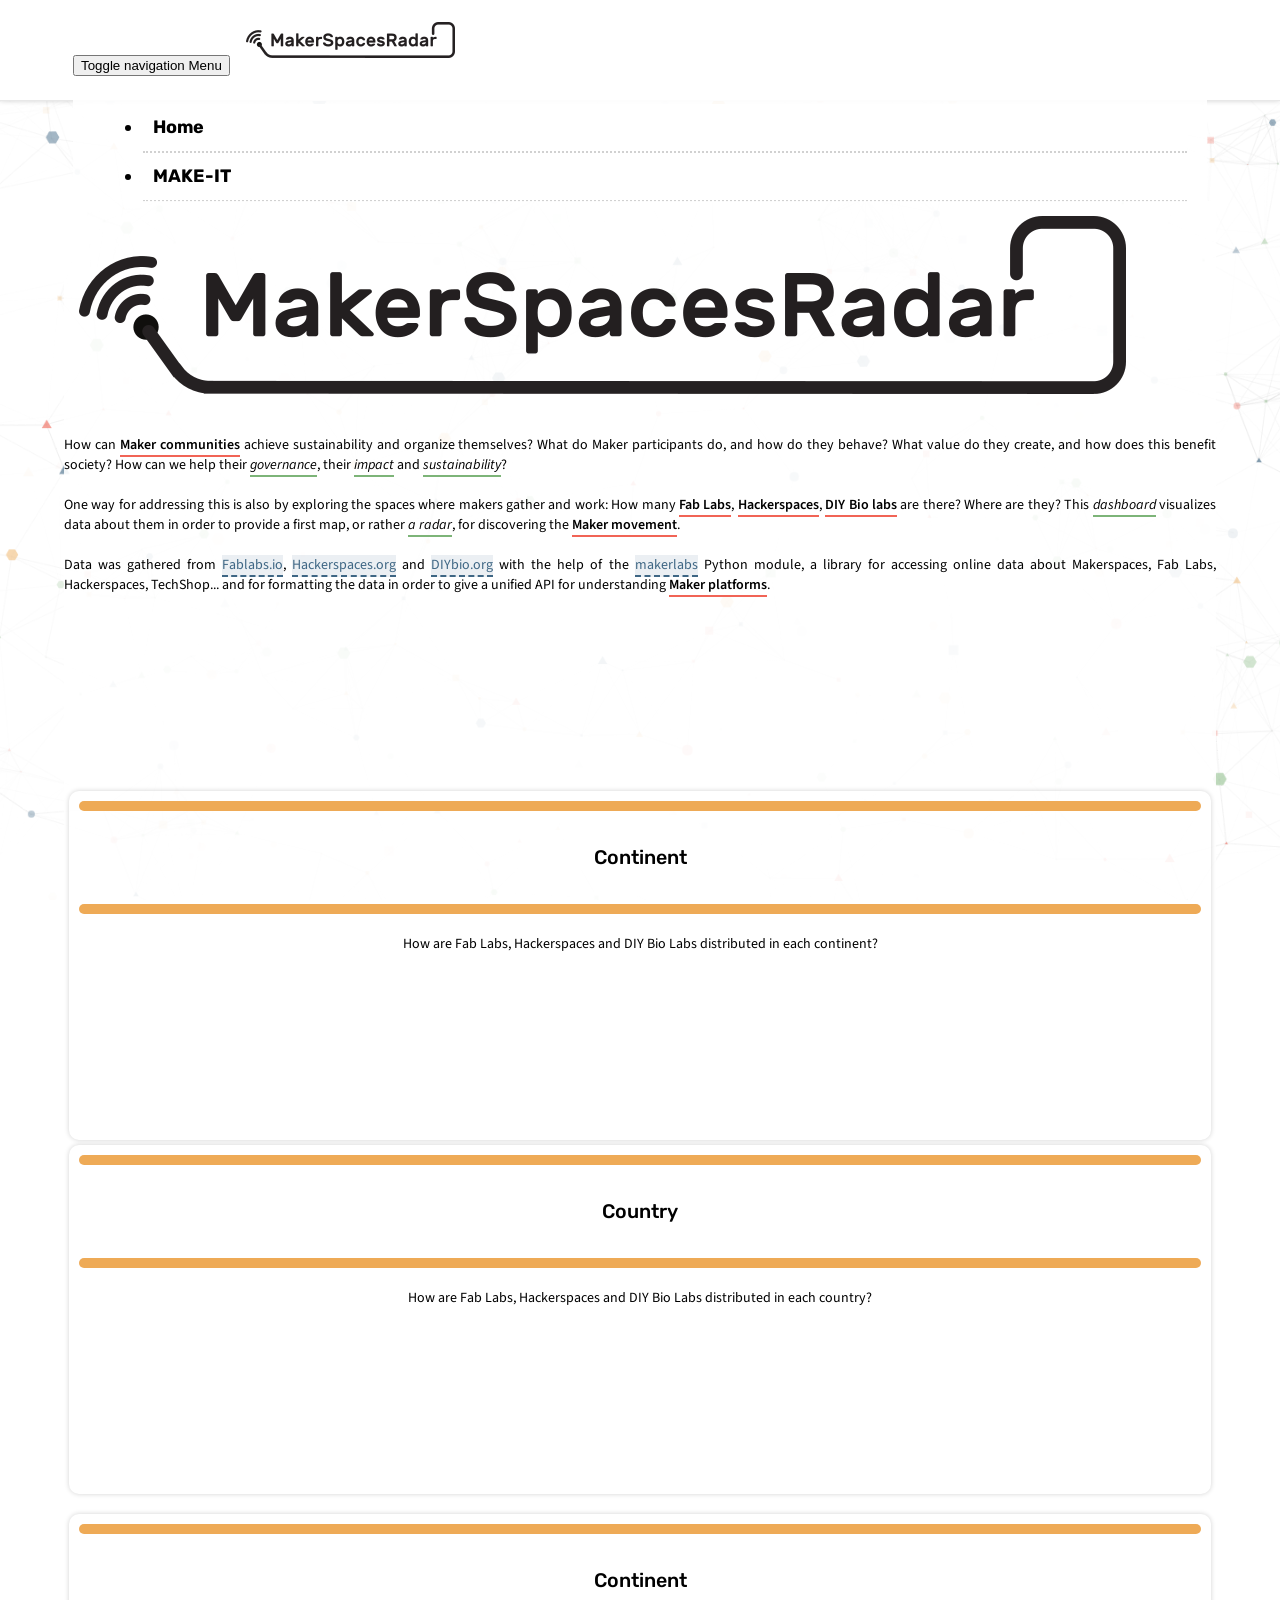
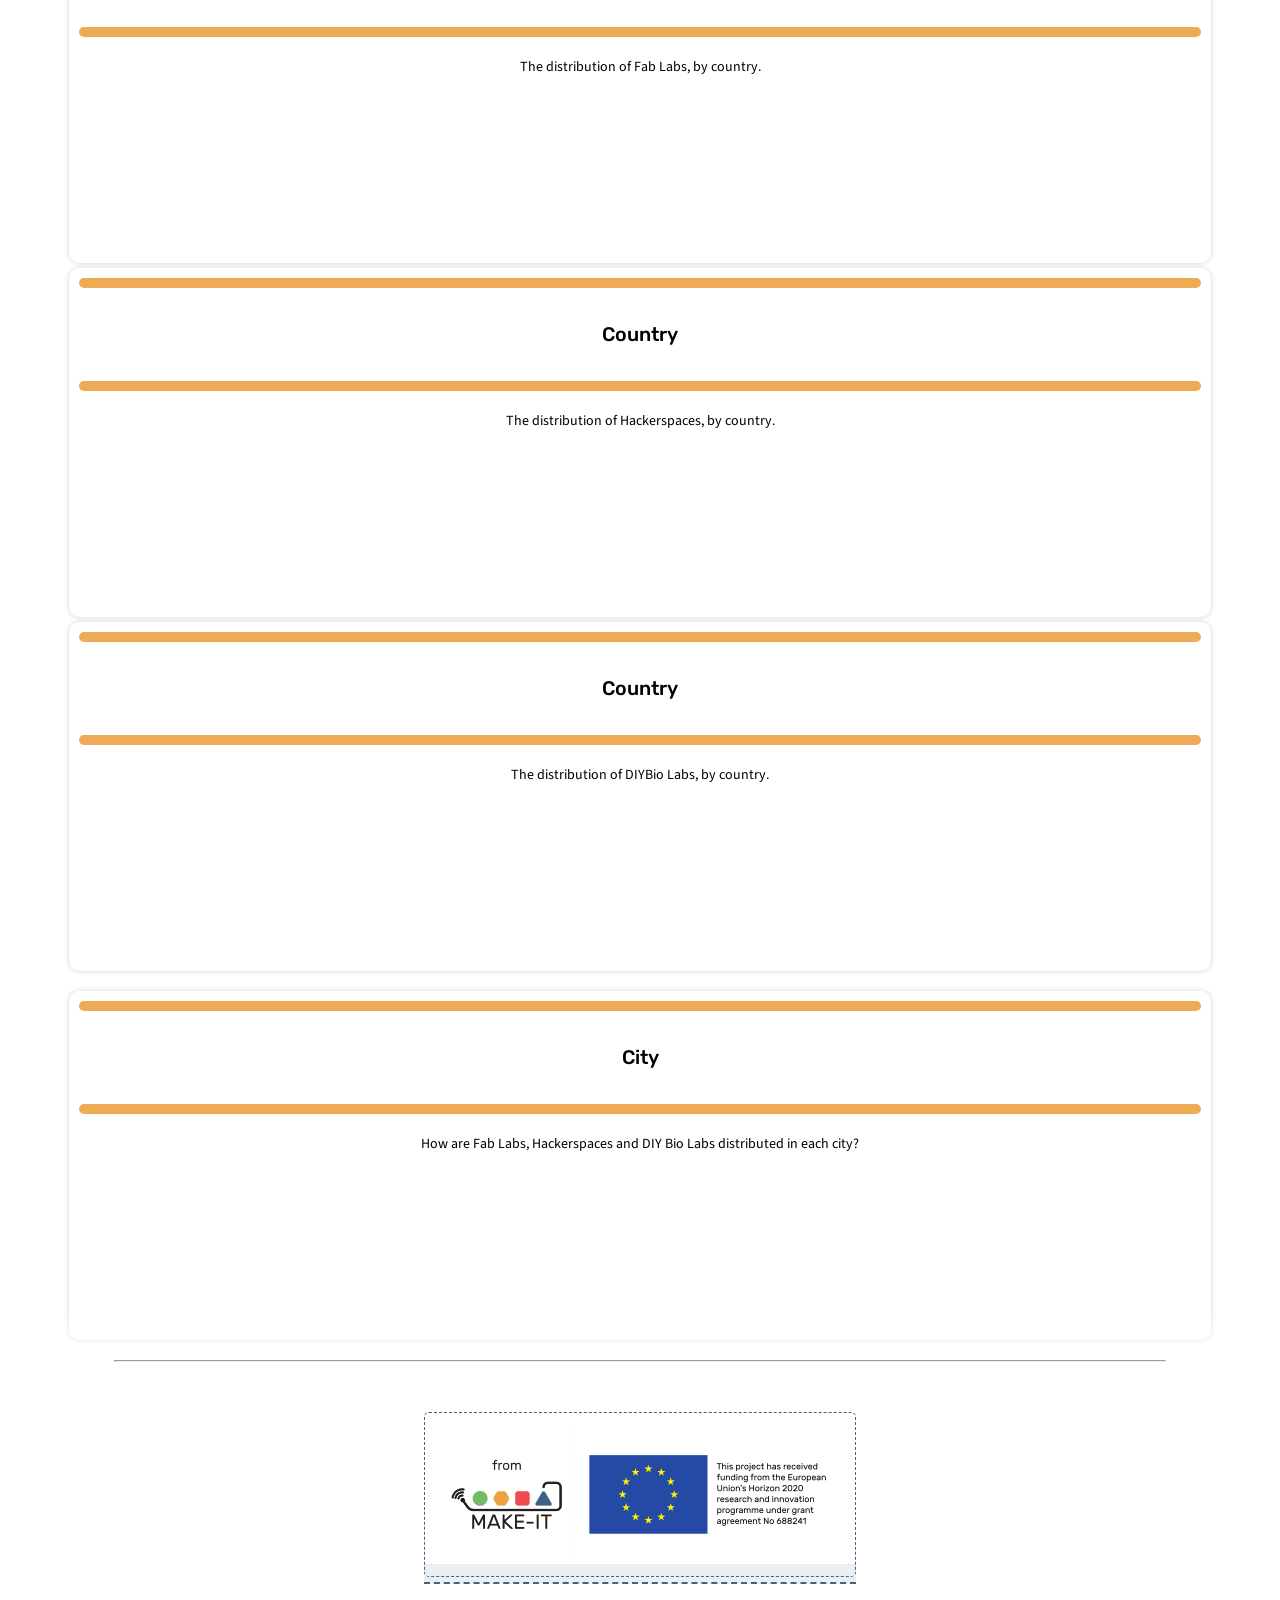
==== index.html @ b7bc7f9f "Reorder rows" ====
<!DOCTYPE html>
<html lang="en">
    <head>
        <meta charset="utf-8">
        <meta http-equiv="X-UA-Compatible" content="IE=edge">
        <meta name="viewport" content="width=device-width, initial-scale=1">
        <!-- The above 3 meta tags *must* come first in the head; any other head content must come *after* these tags -->
        <meta name="description" content="">
        <meta name="author" content="">
        <link rel="icon" href="favicon.ico">
        <title>MakerSpacesRadar</title>
        <!-- Bootstrap core CSS -->
        <link href="node_modules/bootstrap/dist/css/bootstrap.min.css" rel="stylesheet">
        <!-- Custom styles for this template -->
        <link rel="stylesheet" href="homepage.css">
        <!-- HTML5 shim and Respond.js for IE8 support of HTML5 elements and media queries -->
        <!--[if lt IE 9]> <script src="https://oss.maxcdn.com/html5shiv/3.7.3/html5shiv.min.js"></script> <script src="https://oss.maxcdn.com/respond/1.4.2/respond.min.js"></script> <![endif]-->
        <!-- Other NPM modules -->
        <link href="node_modules/font-awesome/css/font-awesome.css"/>
    </head>
    <body>
        <!-- Navbar Menu -->
        <nav class="navbar navbar-inverse navbar-fixed-top">
            <div class="container-fluid">
                <div class="navbar-header">
                    <button class="navbar-toggle pull-right" type="button" data-toggle="collapse" data-target="#mainnavbar">
                        <span class="sr-only">Toggle navigation</span>
                        <span>Menu</span>
                    </button>
                    <span>
                        <a class="navbar-brand" href="#" title="MakerSpacesRadar" rel="home" id="navbarBrand"><img src="img/makerspacesradar_logo_20.png"/></a>
                    </span>
                </div>
                <div id="navbar" class="collapse navbar-collapse">
                    <ul class="nav navbar-nav">
                        <li>
                            <a id="homeButton" href="#">Home</a>
                        </li>
                        <li>
                            <a id="makeitButton" href="http://make-it.io">MAKE-IT</a>
                        </li>
                    </ul>
                </div>
            </div>
        </nav>
        <!-- Main container -->
        <div class="container-fluid" id="main-container">
            <div class="row">
                <div class="col-xs-12">
                    <img class="img-responsive center-block" src="img/makerspacesradar_logo_100.png"/>
                </div>
            </div>
            <div class="row">
                <div class="col-xs-1"></div>
                <div class="col-xs-12 col-md-6 home-col">
                    <p>
                        How can
                        <strong>Maker communities</strong>
                        achieve sustainability and organize themselves? What do Maker participants do, and how do they behave? What value do they create, and how does this benefit society? How can we help their
                        <em>governance</em>, their
                        <em>impact</em>
                        and
                        <em>sustainability</em>?
                    </p>
                    <p>
                        One way for addressing this is also by exploring the spaces where makers gather and work: How many
                        <strong>Fab Labs</strong>,
                        <strong>Hackerspaces</strong>,
                        <strong>DIY Bio labs</strong>
                        are there? Where are they? This
                        <em>dashboard</em>
                        visualizes data about them in order to provide a first map, or rather
                        <em>a radar</em>, for discovering the
                        <strong>Maker movement</strong>.
                    </p>
                    <p>
                        Data was gathered from
                        <a href="https://www.fablabs.io/">Fablabs.io</a>,
                        <a href="http://hackerspaces.org/">Hackerspaces.org</a>
                        and
                        <a href="https://diybio.org/">DIYbio.org</a>
                        with the help of the
                        <a href="https://github.com/openp2pdesign/makerlabs">makerlabs</a>
                        Python module, a library for accessing online data about Makerspaces, Fab Labs, Hackerspaces, TechShop... and for formatting the data in order to give a unified API for understanding
                        <strong>Maker platforms</strong>.
                    </p>
                </div>
                <div class="col-xs-12 col-md-4">
                    <div class="embed-responsive embed-responsive-4by3">
                        <iframe frameborder='0' scrolling='no' src='vis00.html' class="embed-responsive-item"></iframe>
                    </div>
                </div>
                <div class="col-xs-1"></div>
            </div>
            <!-- First row of charts -->
            <div class="row">
                <div class="col-xs-12 col-sm-12 col-md-4 col-lg-4">
                    <div class="navigate-content" id="continent-col">
                        <div class="rounded-separator-h1-top"></div>
                        <h1>
                            <i class="fa fa-globe" aria-hidden="true"></i>
                            Continent
                        </h1>
                        <div class="rounded-separator-h1-bottom"></div>
                        <p>
                            How are Fab Labs, Hackerspaces and DIY Bio Labs distributed in each continent?
                        </p>
                        <div class="embed-responsive embed-responsive-4by3">
                            <iframe frameborder='0' scrolling='no' src='vis01.html' class="embed-responsive-item"></iframe>
                        </div>
                    </div>
                </div>
                <div class="col-xs-12 col-sm-12 col-md-8 col-lg-8">
                    <div class="navigate-content" id="country-col">
                        <div class="rounded-separator-h1-top"></div>
                        <h1>
                            <i class="fa fa-map" aria-hidden="true"></i>
                        </i>
                        Country
                    </h1>
                    <div class="rounded-separator-h1-bottom"></div>
                    <p>
                        How are Fab Labs, Hackerspaces and DIY Bio Labs distributed in each country?
                    </p>
                    <div class="embed-responsive embed-responsive-4by3">
                        <iframe frameborder='0' scrolling='no' src='vis02.html' class="embed-responsive-item"></iframe>
                    </div>
                </div>
            </div>
        </div>
        <!-- Third row of charts -->
        <div class="row">
            <div class="col-xs-12 col-sm-12 col-md-4 col-lg-4">
                <div class="navigate-content" id="continent-col">
                    <div class="rounded-separator-h1-top"></div>
                    <h1>
                        <i class="fa fa-globe" aria-hidden="true"></i>
                        Continent
                    </h1>
                    <div class="rounded-separator-h1-bottom"></div>
                    <p>
                        The distribution of Fab Labs, by country.
                    </p>
                    <div class="embed-responsive embed-responsive-4by3">
                        <iframe frameborder='0' scrolling='no' src='vis04.html' class="embed-responsive-item"></iframe>
                    </div>
                </div>
            </div>
            <div class="col-xs-12 col-sm-12 col-md-4 col-lg-4">
                <div class="navigate-content" id="continent-col">
                    <div class="rounded-separator-h1-top"></div>
                    <h1>
                        <i class="fa fa-globe" aria-hidden="true"></i>
                        Country
                    </h1>
                    <div class="rounded-separator-h1-bottom"></div>
                    <p>
                        The distribution of Hackerspaces, by country.
                    </p>
                    <div class="embed-responsive embed-responsive-4by3">
                        <iframe frameborder='0' scrolling='no' src='vis05.html' class="embed-responsive-item"></iframe>
                    </div>
                </div>
            </div>
            <div class="col-xs-12 col-sm-12 col-md-4 col-lg-4">
                <div class="navigate-content" id="continent-col">
                    <div class="rounded-separator-h1-top"></div>
                    <h1>
                        <i class="fa fa-globe" aria-hidden="true"></i>
                        Country
                    </h1>
                    <div class="rounded-separator-h1-bottom"></div>
                    <p>
                        The distribution of DIYBio Labs, by country.
                    </p>
                    <div class="embed-responsive embed-responsive-4by3">
                        <iframe frameborder='0' scrolling='no' src='vis06.html' class="embed-responsive-item"></iframe>
                    </div>
                </div>
            </div>
        </div>
        <!-- Fourth row of charts -->
        <div class="row">
            <div class="col-xs-12 col-sm-12">
                <div class="navigate-content" id="city-col">
                    <div class="rounded-separator-h1-top"></div>
                    <h1>
                        <i class="fa fa-globe" aria-hidden="true"></i>
                        City
                    </h1>
                    <div class="rounded-separator-h1-bottom"></div>
                    <p>
                        How are Fab Labs, Hackerspaces and DIY Bio Labs distributed in each city?
                    </p>
                    <div class="embed-responsive embed-responsive-4by3">
                        <iframe frameborder='0' scrolling='no' src='vis03.html' class="embed-responsive-item"></iframe>
                    </div>
                </div>
            </div>
        </div>
    </div>
</div>
</div>
</div>
<!-- Footer -->
<footer class="gradient">
<div class="container-fluid">
<hr/>
<a href="https://ec.europa.eu/digital-agenda/en/news/22-new-caps-projects-horizon-2020">
    <img class="img-responsive center-block" src="img/from_30.png">
</a>
</div>
</footer>
<!-- Bootstrap core JavaScript ================================================== -->
<!-- Placed at the end of the document so the pages load faster -->
<script src="node_modules/jquery/dist/jquery.min.js"></script>
<script src="node_modules/bootstrap/dist/js/bootstrap.min.js"></script>
</body>
</html>
---- homepage.css ----
/*For the headings*/
@import url('https://fonts.googleapis.com/css?family=Rubik:400,500');
/*For the contents*/
@import url('https://fonts.googleapis.com/css?family=Source+Sans+Pro:300,400,400i,600,700');
/*For the visualisations (svg)*/
@import url('https://fonts.googleapis.com/css?family=Fira+Sans:300,400,500');
/*For Font Awesome*/
@import 'node_modules/font-awesome/css/font-awesome.css';


html
{
    font-family: sans-serif;
    font-size: 14px;
    /*For the sticky footer*/

    position: relative;

    min-height: 100%;
}

body
{
    font-family: 'Source Sans Pro', sans-serif;

    margin: 0;
    /*For the sticky footer*/
    margin-bottom: 300px;

    background: url('img/background-particles-seamless-white.png') repeat center center fixed !important;
}

svg
{
    font-family: 'Fira Sans', sans-serif;
}

.navbar
{
    padding: 0;

    background: white;
}

nav
{
    display: block;

    margin-bottom: 0;
    padding-left: 0;

    list-style: none;
}

footer
{
    font-size: 90%;
    /*For the sticky footer*/

    position: absolute;
    bottom: 0;

    width: 100%;
    height: 300px;
    padding-bottom: 30px;

    text-align: center;
}

header
{
    width: 100%;
    margin-bottom: 0;
}

.header-logo
{
    margin-top: 110px !important;
    margin-bottom: 40px !important;
    padding: 5px;

    background-color: rgba(255, 255, 255, .8);
}

.header-without-logo
{
    margin-top: 90px !important;

    background-color: rgba(255, 255, 255, .0);
}

.slogan
{
    font-family: 'Rubik', sans-serif;
    font-size: 160%;
    font-weight: 400;

    width: 30%;
    margin: auto;
    padding: 5px;

    text-align: center;

    background-color: rgba(255, 255, 255, .8);
}

.slogan-long
{
    font-size: 110% !important;
    font-weight: 500;

    width: 50% !important;
    margin: 35px auto 0 !important;
    padding: 5px;

    text-align: center;

    background-color: rgba(255, 255, 255, .8);
}

.mk-color01
{
    color: #7db478;
}

.mk-color02
{
    color: #eeaa56;
}

.mk-color03
{
    color: #f16456;
}

.mk-color04
{
    color: #3e6684;
}

hr
{
    margin: 50px;
}

.gradient
{
    /* Permalink - use to edit and share this gradient: http://colorzilla.com/gradient-editor/#ffffff+0,ffffff+100&0+0,1+19,1+100 */
    background:    -moz-linear-gradient(top, rgba(255, 255, 255, 0) 0%, rgba(255, 255, 255, 1) 19%, rgba(255, 255, 255, 1) 100%);
    /* FF3.6-15 */
    background: -webkit-linear-gradient(top, rgba(255, 255, 255, 0) 0%, rgba(255, 255, 255, 1) 19%, rgba(255, 255, 255, 1) 100%);
    /* Chrome10-25,Safari5.1-6 */
    background:         linear-gradient(to bottom, rgba(255, 255, 255, 0) 0%, rgba(255, 255, 255, 1) 19%, rgba(255, 255, 255, 1) 100%);
    /* W3C, IE10+, FF16+, Chrome26+, Opera12+, Safari7+ */
    /*
    filter: progid: DXImageTransform.Microsoft.gradient( startColorstr='#00ffffff', endColorstr='#ffffff', GradientType=0);
    */
    /* IE6-9 */
}

h1,
h2,
h3,
h4
{
    font-family: 'Rubik', sans-serif;

    padding: 5px;
}

h1
{
    font-size: 140% !important;
    font-weight: 500;

    margin: 30px auto;

    text-align: center;
}

h2
{
    font-size: 120% !important;
    font-weight: 400;

    margin: 20px auto;

    text-align: center;
}

h3
{
    font-size: 110% !important;
    font-weight: 300;

    margin: 10px auto;

    text-align: center;
}

h4
{
    font-size: 105% !important;
    font-weight: 200;

    margin: 10px auto;

    text-align: center;
}

ol,
p,
table,
ul
{
    font-size: 100%;
}

img
{
    padding: 15px;

    -webkit-border-radius: 10px;
       -moz-border-radius: 10px;
            border-radius: 10px;
}

strong
{
    font-weight: 600;

    border-bottom: 2px solid #f16456;
}

em
{
    border-bottom: 2px solid #7db478;
}

.container-fluid a
{
    -webkit-transition: all .5s ease;
            transition: all .5s ease;
    text-decoration: none;

    color: #3e6684 !important;
    border-bottom: 2px dashed #3e6684;
    background-color: rgba(62, 102, 133, .1);
}

.container-fluid a:hover
{
    -webkit-transition: all .5s ease;
            transition: all .5s ease;
    text-decoration: none;

    color: #fff !important;
    border-bottom: 2px solid #3e6684 !important;
    background-color: rgba(62, 102, 133, .5);
    -webkit-box-shadow: 0 0 6px 0 rgba(62, 102, 133, .575);
       -moz-box-shadow: 0 0 6px 0 rgba(62, 102, 133, .575);
            box-shadow: 0 0 6px 0 rgba(62, 102, 133, .575);
}

.container-fluid a img
{
    padding: 15px;

    text-decoration: none;

    border: 0 none;
    border: 1px dashed #3e6684 !important;
    -webkit-border-radius: 5px;
       -moz-border-radius: 5px;
            border-radius: 5px;
}

.container-fluid a img:hover
{
    -webkit-transition: all .5s ease;
            transition: all .5s ease;

    -webkit-box-shadow: 0 0 12px 0 rgba(62, 102, 133, .575);
       -moz-box-shadow: 0 0 12px 0 rgba(62, 102, 133, .575);
            box-shadow: 0 0 12px 0 rgba(62, 102, 133, .575);
}


/* Fix image link problem in footer */
footer p a
{
    padding: 0 3px !important;

    -webkit-transition: all .5s ease;
            transition: all .5s ease;
    text-decoration: none;

    color: #3e6684;
    border-bottom: 2px dashed #3e6684;
    background-color: rgba(62, 102, 133, .1);
}

footer p a:hover
{
    padding: 0 3px !important;

    -webkit-transition: all .5s ease;
            transition: all .5s ease;
    text-decoration: none;

    color: #fff;
    border-bottom: 2px solid #3e6684;
    background-color: rgba(62, 102, 133, .5);
    -webkit-box-shadow: 0 0 6px 0 rgba(62, 102, 133, .575);
       -moz-box-shadow: 0 0 6px 0 rgba(62, 102, 133, .575);
            box-shadow: 0 0 6px 0 rgba(62, 102, 133, .575);
}

.rounded-separator-h1-top
{
    height: 10px;

    color: #eeaa56;
    -webkit-border-radius: 5px;
       -moz-border-radius: 5px;
            border-radius: 5px;
    background-color: #eeaa56;
}

.rounded-separator-h1-bottom
{
    height: 10px;

    color: #eeaa56;
    -webkit-border-radius: 5px;
       -moz-border-radius: 5px;
            border-radius: 5px;
    background-color: #eeaa56;
}

.rounded-separator-h2-top
{
    height: 6px;
    margin-top: 60px !important;

    color: #eeaa56;
    -webkit-border-radius: 3px;
       -moz-border-radius: 3px;
            border-radius: 3px;
    background-color: #eeaa56;
}

.rounded-separator-h2-bottom
{
    height: 6px;

    color: #eeaa56;
    -webkit-border-radius: 3px;
       -moz-border-radius: 3px;
            border-radius: 3px;
    background-color: #eeaa56;
}

.rounded-separator-h3-top
{
    height: 3px;
    margin-top: 40px !important;

    color: #eeaa56;
    -webkit-border-radius: 1px;
       -moz-border-radius: 1px;
            border-radius: 1px;
    background-color: #eeaa56;
}

.rounded-separator-h3-bottom
{
    height: 3px;

    color: #eeaa56;
    -webkit-border-radius: 1px;
       -moz-border-radius: 1px;
            border-radius: 1px;
    background-color: #eeaa56;
}

.rounded-separator-h4-top
{
    height: 2px;
    margin-top: 20px !important;

    color: #eeaa56;
    -webkit-border-radius: 1px;
       -moz-border-radius: 1px;
            border-radius: 1px;
    background-color: #eeaa56;
}

.rounded-separator-h4-bottom
{
    height: 2px;

    color: #eeaa56;
    -webkit-border-radius: 1px;
       -moz-border-radius: 1px;
            border-radius: 1px;
    background-color: #eeaa56;
}


.btn
{
    font-weight: 600;

    padding: 10px !important;

    color: rgba(62, 102, 133);
}

.btn:hover
{
    padding: 10px !important;

    -webkit-transition: all .5s ease;
            transition: all .5s ease;

    color: #fff;
    background: rgba(62, 102, 133, .6);
    -webkit-box-shadow: 0 0 6px 0 rgba(62, 102, 133, .575);
       -moz-box-shadow: 0 0 6px 0 rgba(62, 102, 133, .575);
            box-shadow: 0 0 6px 0 rgba(62, 102, 133, .575);
}

/*Navbar: CSS RESET
From https://gist.github.com/justincarroll/5578679*/

nav.container-fluid .navbar-fixed-bottom .navbar-inner,
nav.container-fluid .navbar-fixed-top .navbar-inner,
nav.container-fluid .navbar-inner,
nav.container-fluid .navbar-static-top .navbar-inner
{
    padding: 0;

    border: none;
    -webkit-border-radius: 0;
       -moz-border-radius: 0;
            border-radius: 0;
    background: none;
    -webkit-box-shadow: none;
       -moz-box-shadow: none;
            box-shadow: none;

    filter: none;
}

nav.container-fluid .navbar
{
    margin-bottom: 0;
}

nav.container-fluid .navbar .nav
{
    margin: 0;
}

nav.container-fluid .navbar .brand,
nav.container-fluid .navbar .nav > li > a
{
    margin: 0;
    padding: 0;

    text-shadow: none;
}

nav.container-fluid .navbar .btn-navbar,
nav.container-fluid .navbar .btn-navbar:hover,
nav.container-fluid .navbar .btn-navbar.pg-state-hover
{
    margin: 0;
    padding: 0;

    -webkit-border-radius: 0;
       -moz-border-radius: 0;
            border-radius: 0;
    background: none;
    -webkit-box-shadow: none;
       -moz-box-shadow: none;
            box-shadow: none;
    text-shadow: none;
}

/*New navbar
Toggle color*/

.navbar-default .navbar-toggle
{
    margin-top: 7px !important;

    border-color: #000;
    -webkit-border-radius: 5px;
       -moz-border-radius: 5px;
            border-radius: 5px;
    background-color: #fff;
}

.navbar-default .navbar-toggle .icon-bar
{
    background-color: #000;
}

/*Navbar: NEW*/

nav
{
    font-family: 'Rubik';
    font-size: 18px !important;
    font-weight: 700 !important;

    height: 80px;
    padding: 10px !important;

    color: #000 !important;
    border: 0;
    border-bottom: 1px solid #e8e8e8 !important;
    background-color: rgba(255, 255, 255, 1);
    -webkit-box-shadow: 0 0 5px 0 rgba(0, 0, 0, .175);
       -moz-box-shadow: 0 0 5px 0 rgba(0, 0, 0, .175);
            box-shadow: 0 0 5px 0 rgba(0, 0, 0, .175);
}

.navbar-nav li a
{
    line-height: 27px;
}

.navbar-header
{
    padding-bottom: 10px;
}


.dropdown-menu a:hover,
.dropdown-menu a.pg-state-hover
{
    border-bottom: 2px dotted #000;
    background-color: #e8e8e8 !important;
}

.navbar-nav li a
{
    font-weight: 500px;

    display: block;

    margin: 0 20px 0 0 !important;
    padding: 10px !important;

    text-decoration: none;

    color: #000 !important;
    border-bottom: 2px dotted #d1d1d1;
    background-color: rgba(255, 255, 255, 1);
}

.navbar-nav li a:hover
{
    margin: 0 20px 0 0 !important;
    padding: 10px !important;

    -webkit-transition: all .5s ease;
            transition: all .5s ease;

    color: #000 !important;
    border-bottom: 2px dotted #000;
    background-color: #e8e8e8;
}

.navbar-nav li a:focus
{
    margin: 0 20px 0 0 !important;
    padding: 10px !important;

    -webkit-transition: all .3s ease;
            transition: all .3s ease;
    text-decoration: none;

    color: rgb(230, 230, 230);
    border-bottom: 2px solid #000;
    background-color: #e8e8e8;
}

a.navbar-brand
{
    padding: 0 !important;

    border-bottom: 2px solid #fff !important;
    background-color: transparent !important;
}

a.navbar-brand img
{
    padding: 10px !important;

    text-decoration: none;

    border: 2px solid #fff !important;
    background-color: #fff !important;
}

a.navbar-brand:hover
{
    -webkit-transition: all 3.1s ease;
            transition: all 3.1s ease;

    border-bottom: 2px solid #e8e8e8 !important;
    background-color: #fff !important;
}

/* Dropdown with shadow and more */

.dropdown-menu
{
    font-size: 80% !important;

    width: 80% !important;
    margin: 0 !important;
    padding: 5px !important;

    border: 0 !important;
    -webkit-border-radius: 5px !important;
       -moz-border-radius: 5px !important;
            border-radius: 5px !important;
    background-color: #fff;
    -webkit-background-clip: padding-box;
            background-clip: padding-box;
    -webkit-box-shadow: 0 6px 12px rgba(0, 0, 0, .175);
            box-shadow: 0 6px 12px rgba(0, 0, 0, .175);
}

.dropdown-menu a,
.dropdown-menu a:focus,
.dropdown-menu a:hover,
.dropdown-menu a.pg-state-hover,
.dropdown-menu a.pg-state-focus,
.dropdown-menu a.pg-state-hover
{
    margin-right: 0 !important;
}

/*All inputs*/


input,
textarea
{
    border: 1px solid #ccc;
    -webkit-border-radius: 5px;
       -moz-border-radius: 5px;
            border-radius: 5px;
    box-shadow: none;
}

.container-fluid
{
    width: 90%;
    margin: 0 auto;

    background-color: rgba(255, 255, 255, .9);
}

.container-fluid p
{
    margin-top: 20px;
    margin-top: 20px;
    margin-bottom: 10px;
    margin-bottom: 20px;
    padding: 5px;
    padding: 0 !important;
    padding-right: 30px;
    padding-left: 30px;
}

.container-fluid ol,
.container-fluid ul
{
    margin-left: 30px;
}
.main
{
    margin-top: 100px;

    border-top: 20 solid #000;
}

.related label
{
    line-height: 250%;
}

.related
{
    margin-top: 20px;
}

.navigate-content
{
    margin: 5px;
    padding: 10px;

    cursor: pointer;
    text-align: center;

    color: #000;
    -webkit-border-radius: 10px;
       -moz-border-radius: 10px;
            border-radius: 10px;
    -webkit-box-shadow: 0 0 5px 0 rgba(0, 0, 0, .175);
       -moz-box-shadow: 0 0 5px 0 rgba(0, 0, 0, .175);
            box-shadow: 0 0 5px 0 rgba(0, 0, 0, .175);
}


.navigate-content:hover
{
    -webkit-box-shadow: 0 0 6px 0 rgba(62, 102, 133, .575);
       -moz-box-shadow: 0 0 6px 0 rgba(62, 102, 133, .575);
            box-shadow: 0 0 6px 0 rgba(62, 102, 133, .575);
}

.col-platforms
{
    padding: 20px;
}

#main-div
{
    margin-top: 120px;
}

#home .row
{
    margin-top: 50px;
}

.row {
    margin-top: 20px;
}

.lead
{
    text-align: center;
}

#main-container {
    margin-top: 100px;
}

.home-col {
    text-align: justify;
}

.plotlyVisClass {
}

/* #continent-col {
    min-height: 600px;
}
#country-col {
    min-height: 1000px;
}
#city-col {

}
#choro-col {
    min-height: 1000px;
} */


/* Large devices (large desktops, 1200px and up) */
@media (min-width: 1920px) {
    body {
        font-size: 20px;
    }
    .container-fluid {
        width: 80%;

    }
    .row {
        margin-top: 40px;
    }
 }
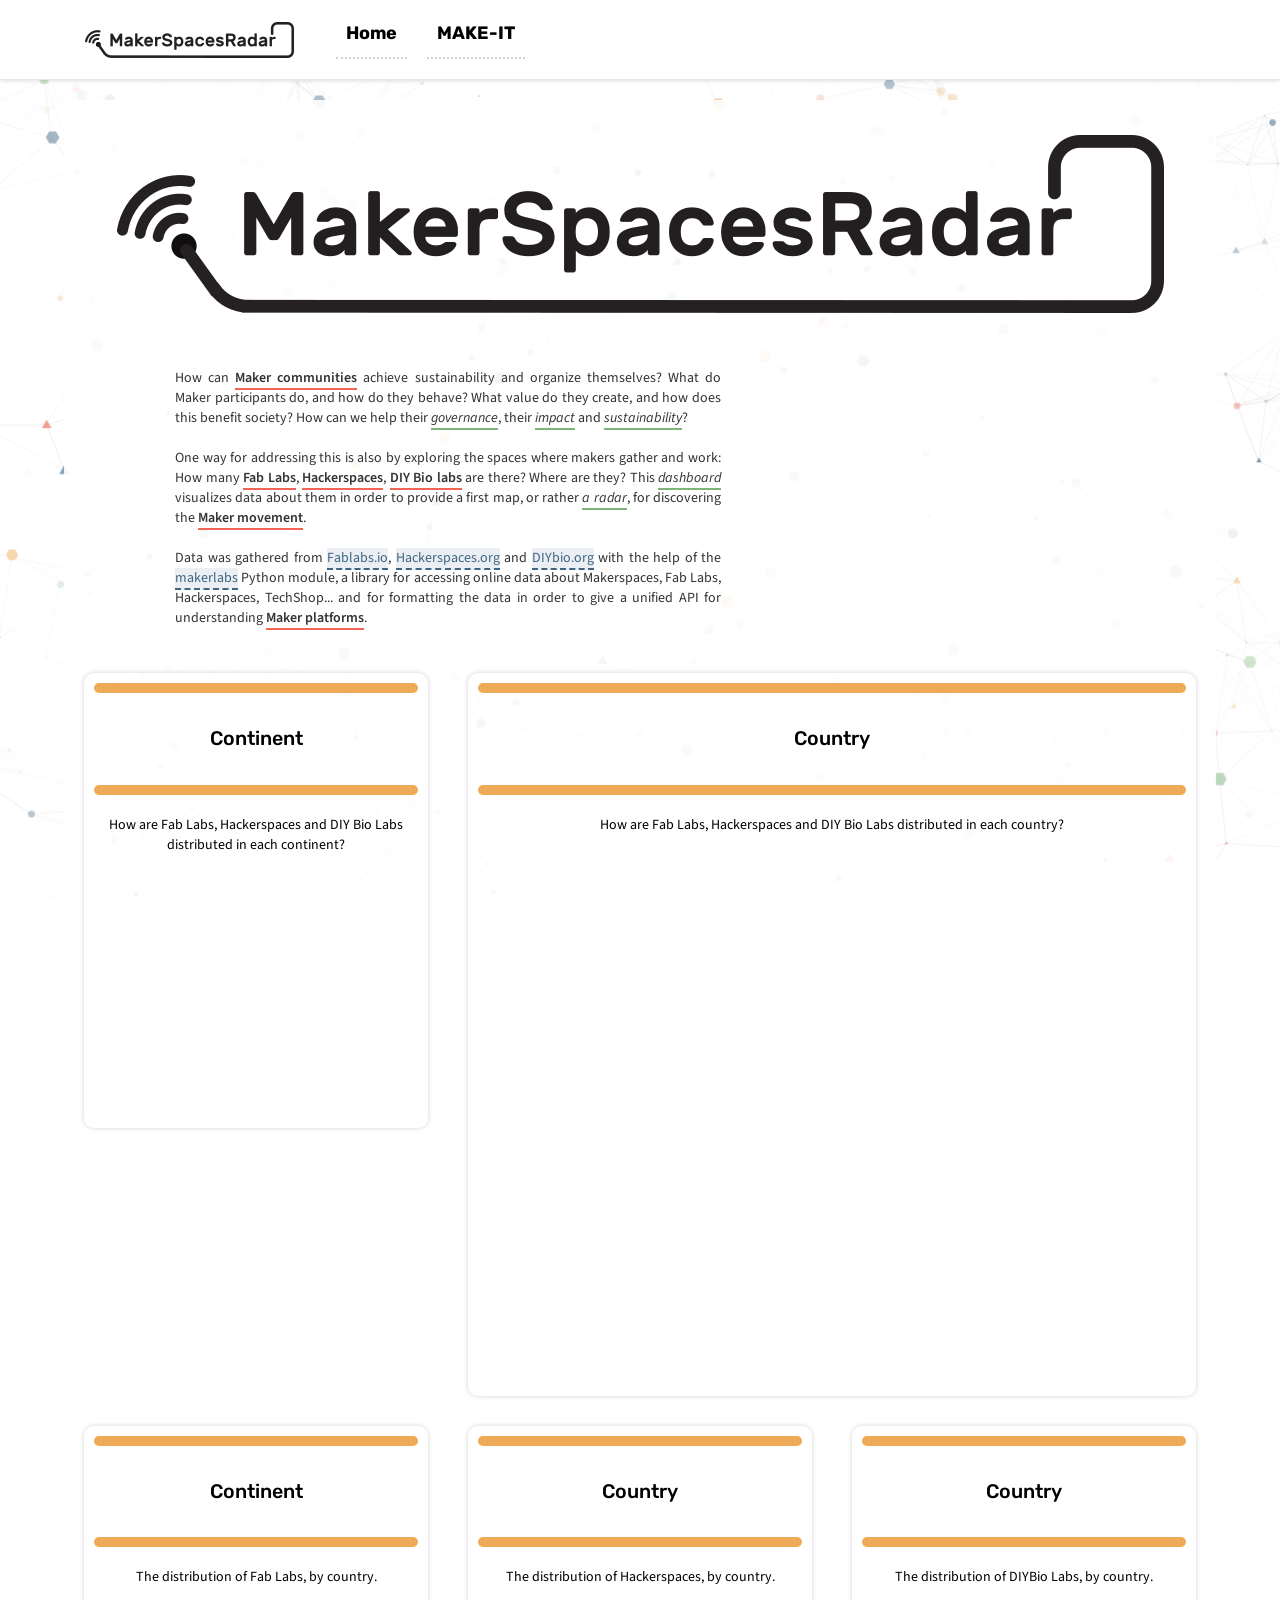
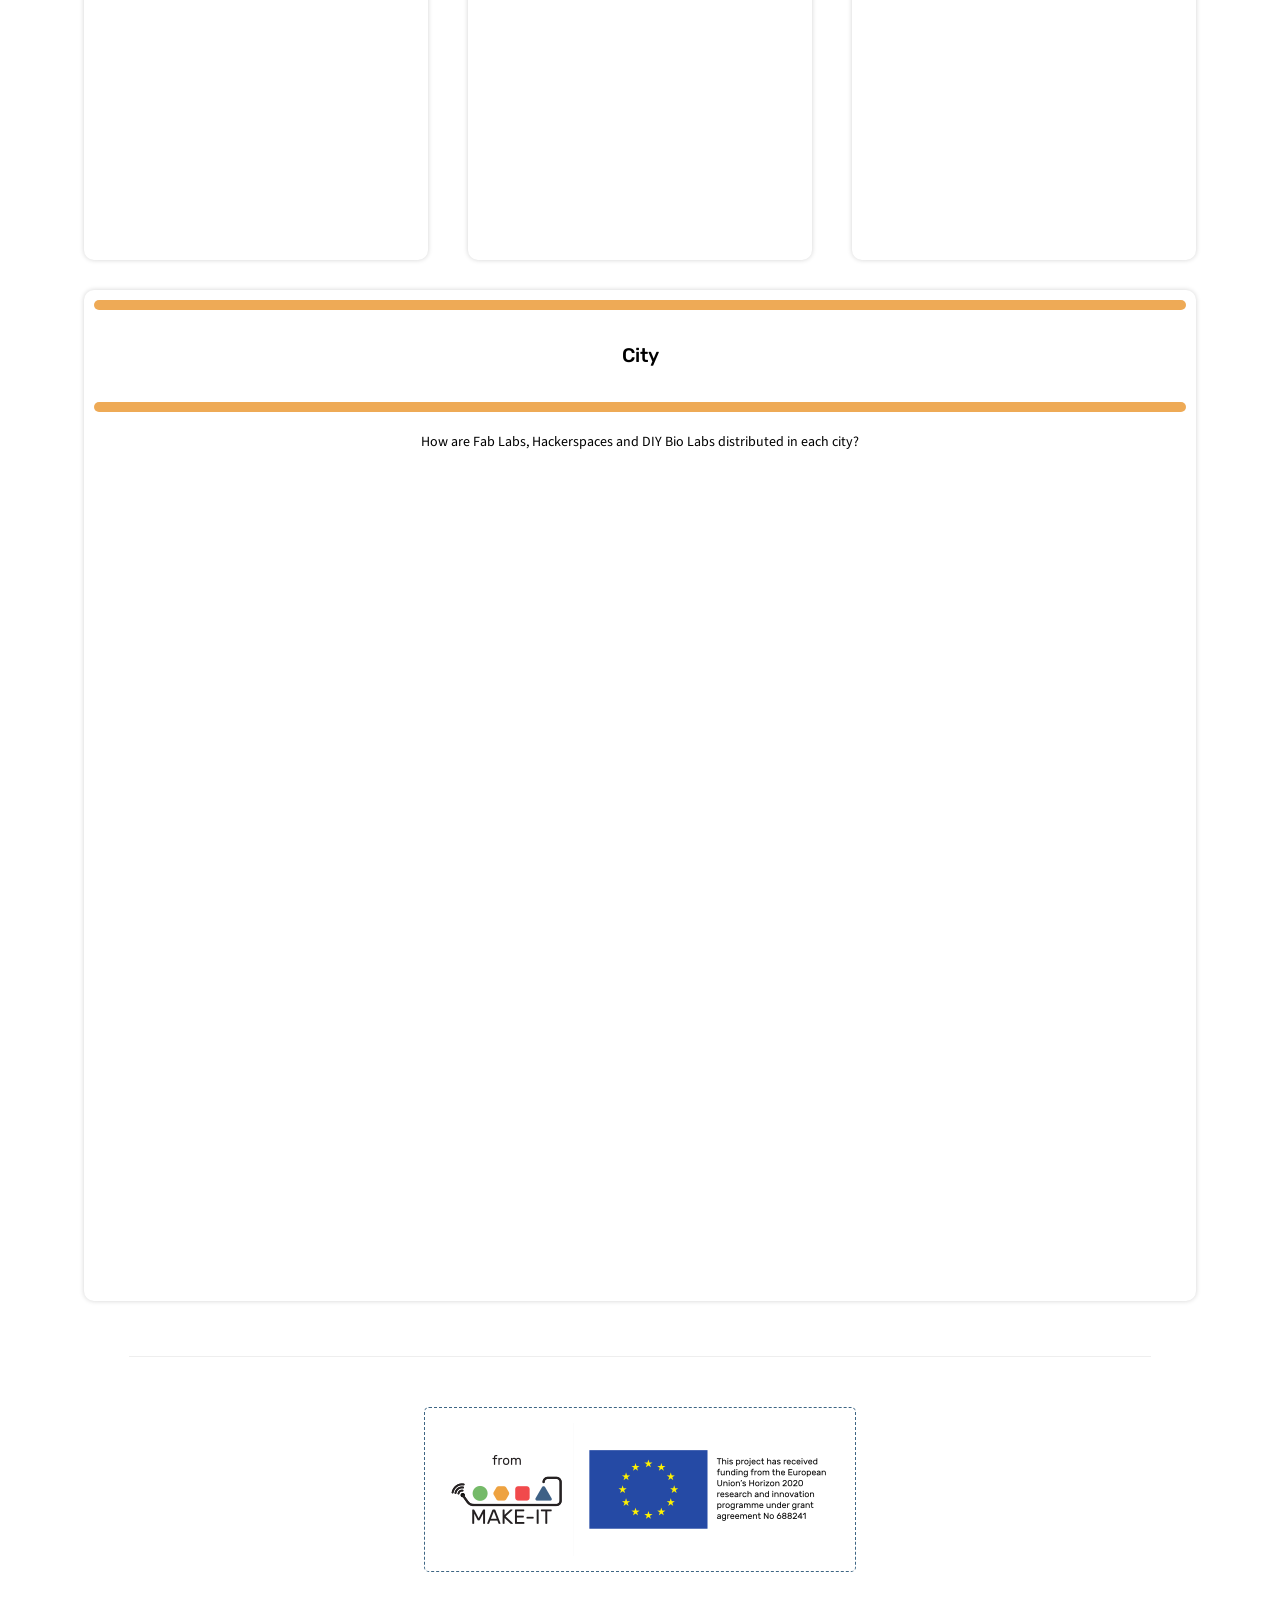
==== commit bd18b809: "Use bootstrap from CDN" ====
--- a/index.html
+++ b/index.html
@@ -10,7 +10,7 @@
         <link rel="icon" href="favicon.ico">
         <title>MakerSpacesRadar</title>
         <!-- Bootstrap core CSS -->
-        <link href="node_modules/bootstrap/dist/css/bootstrap.min.css" rel="stylesheet">
+        <link href="https://maxcdn.bootstrapcdn.com/bootstrap/3.3.7/css/bootstrap.min.css" rel="stylesheet">
         <!-- Custom styles for this template -->
         <link rel="stylesheet" href="homepage.css">
         <!-- HTML5 shim and Respond.js for IE8 support of HTML5 elements and media queries -->
@@ -214,6 +214,6 @@
 <!-- Bootstrap core JavaScript ================================================== -->
 <!-- Placed at the end of the document so the pages load faster -->
 <script src="node_modules/jquery/dist/jquery.min.js"></script>
-<script src="node_modules/bootstrap/dist/js/bootstrap.min.js"></script>
+<script src="https://maxcdn.bootstrapcdn.com/bootstrap/3.3.7/js/bootstrap.min.js"></script>
 </body>
 </html>
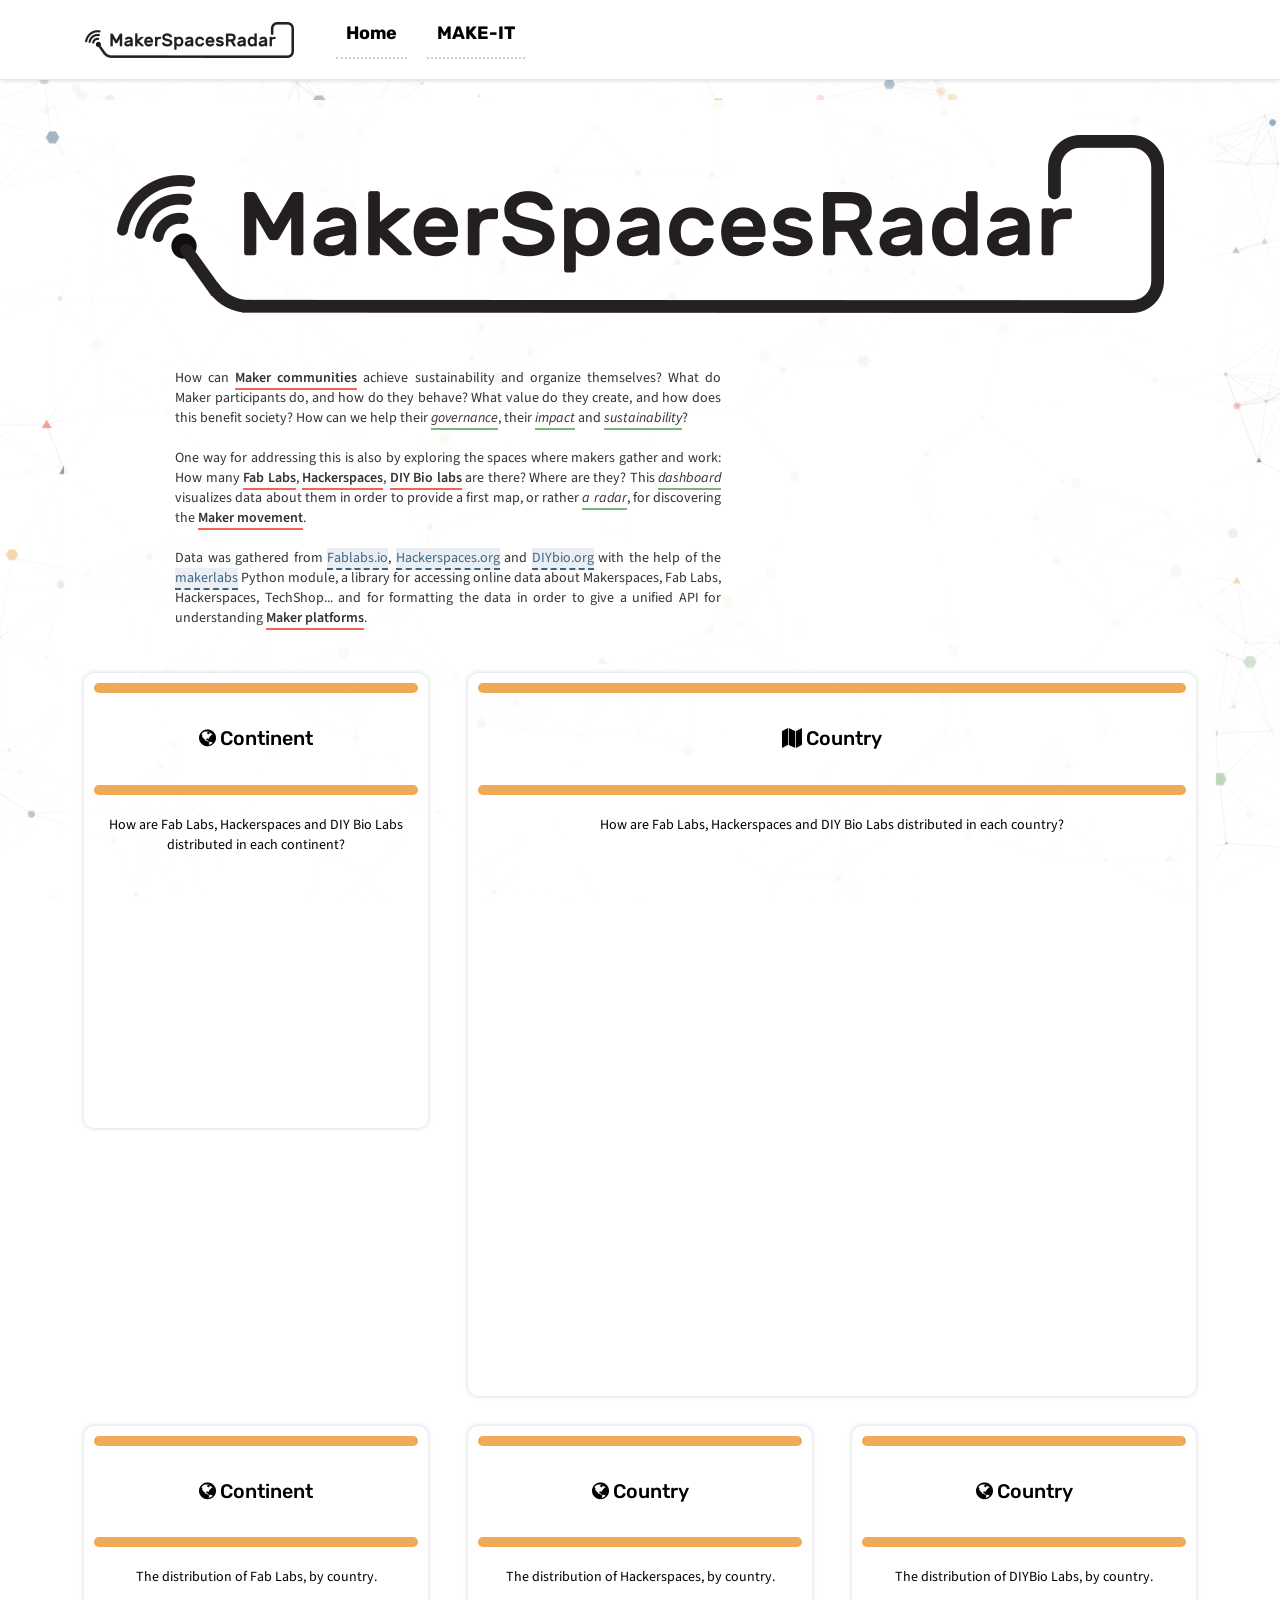
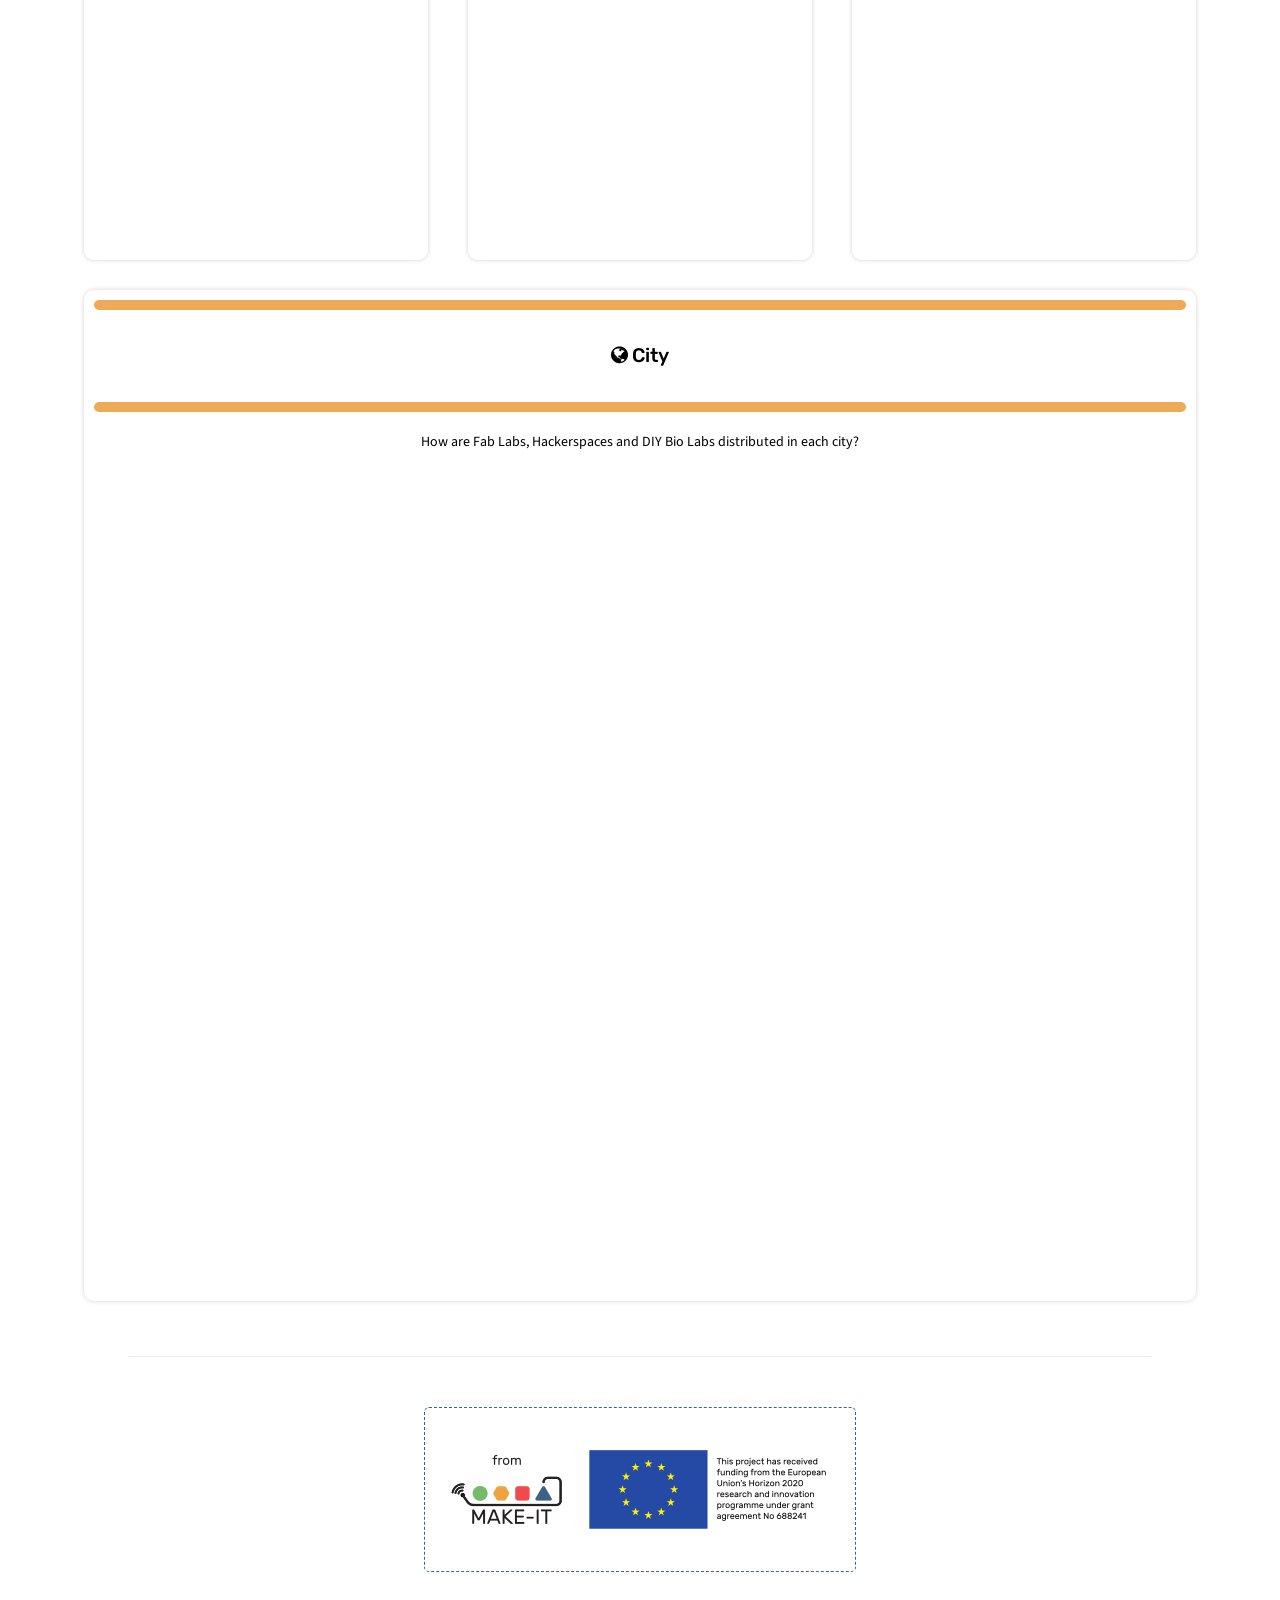
==== commit 2d64783c: "Correcting font-awesome loading procedure" ====
--- a/index.html
+++ b/index.html
@@ -16,7 +16,7 @@
         <!-- HTML5 shim and Respond.js for IE8 support of HTML5 elements and media queries -->
         <!--[if lt IE 9]> <script src="https://oss.maxcdn.com/html5shiv/3.7.3/html5shiv.min.js"></script> <script src="https://oss.maxcdn.com/respond/1.4.2/respond.min.js"></script> <![endif]-->
         <!-- Other NPM modules -->
-        <link href="node_modules/font-awesome/css/font-awesome.css"/>
+        <link rel="stylesheet" href="https://cdnjs.cloudflare.com/ajax/libs/font-awesome/4.7.0/css/font-awesome.min.css">
     </head>
     <body>
         <!-- Navbar Menu -->
@@ -213,7 +213,7 @@
 </footer>
 <!-- Bootstrap core JavaScript ================================================== -->
 <!-- Placed at the end of the document so the pages load faster -->
-<script src="node_modules/jquery/dist/jquery.min.js"></script>
+<script src="https://code.jquery.com/jquery-3.2.1.min.js" integrity="sha256-hwg4gsxgFZhOsEEamdOYGBf13FyQuiTwlAQgxVSNgt4=" crossorigin="anonymous"></script>
 <script src="https://maxcdn.bootstrapcdn.com/bootstrap/3.3.7/js/bootstrap.min.js"></script>
 </body>
 </html>
--- a/homepage.css
+++ b/homepage.css
@@ -4,9 +4,6 @@
 @import url('https://fonts.googleapis.com/css?family=Source+Sans+Pro:300,400,400i,600,700');
 /*For the visualisations (svg)*/
 @import url('https://fonts.googleapis.com/css?family=Fira+Sans:300,400,500');
-/*For Font Awesome*/
-@import 'node_modules/font-awesome/css/font-awesome.css';
-
 
 html
 {
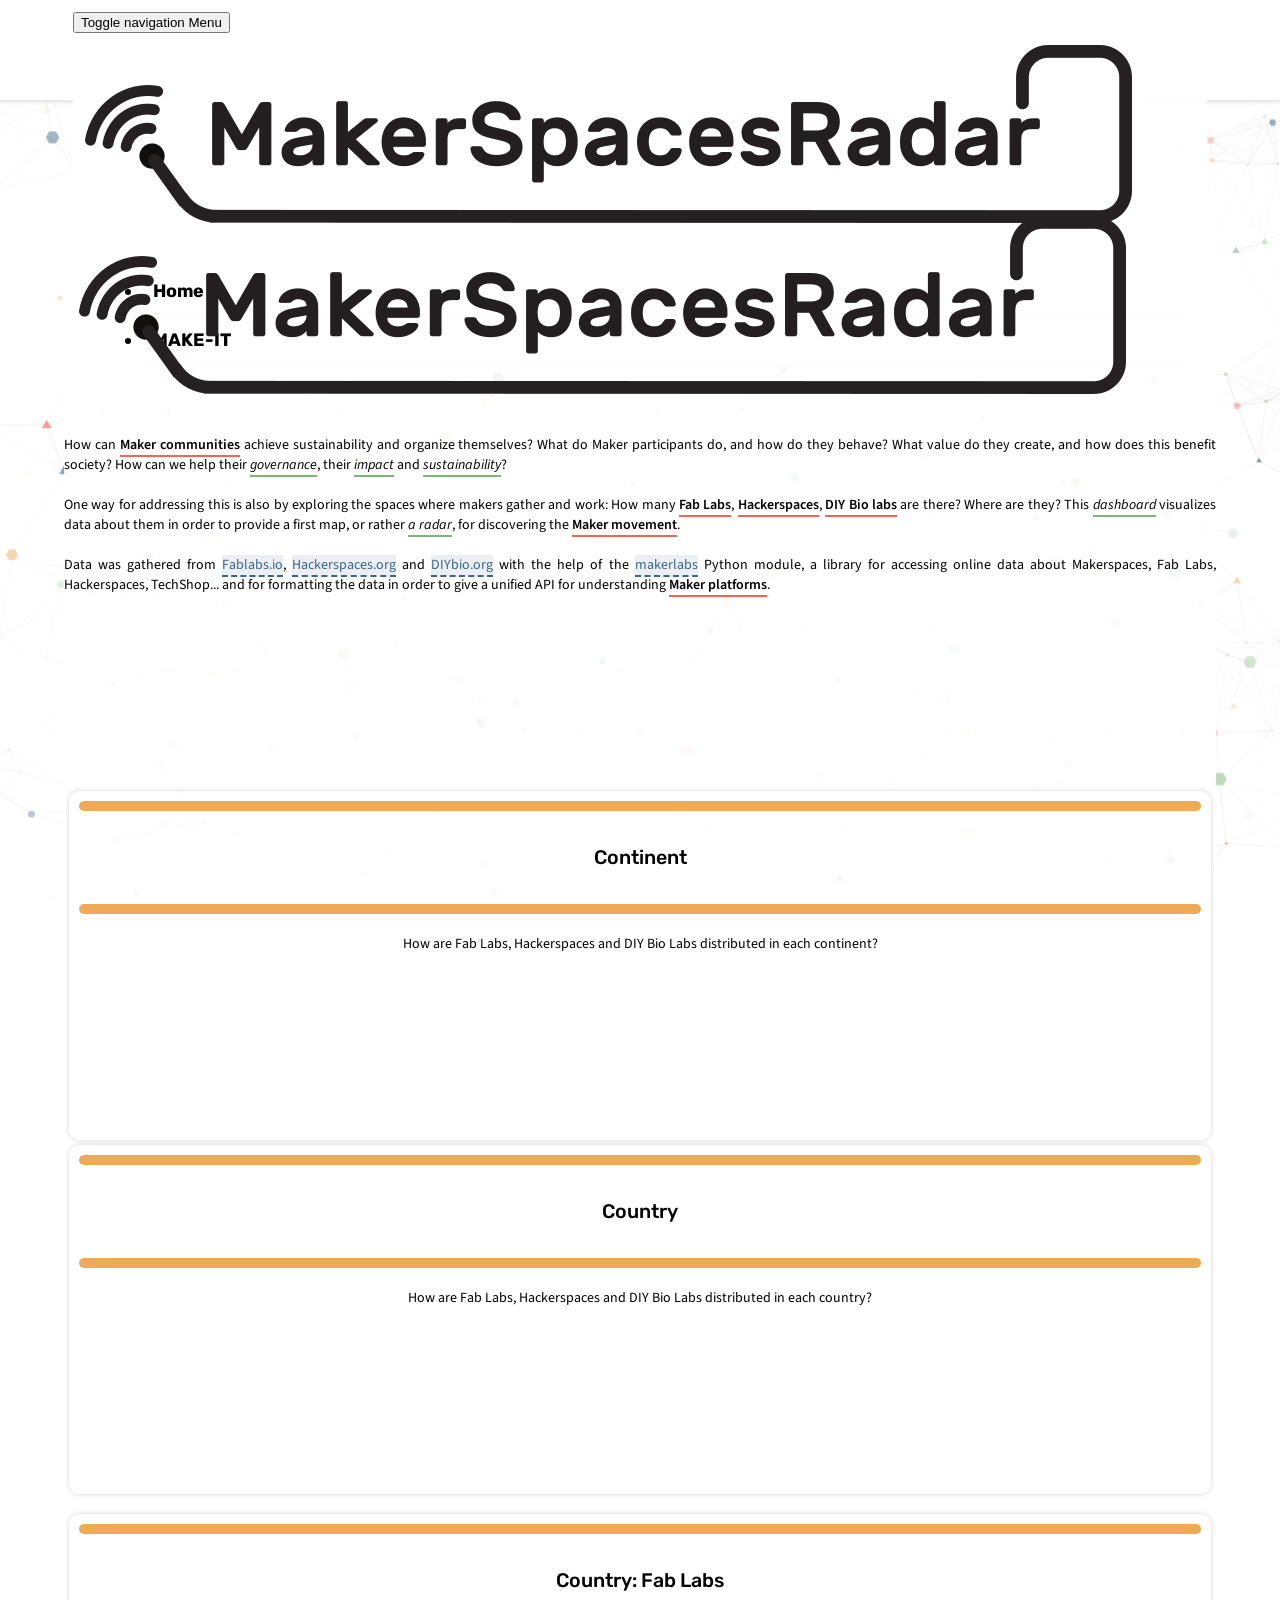
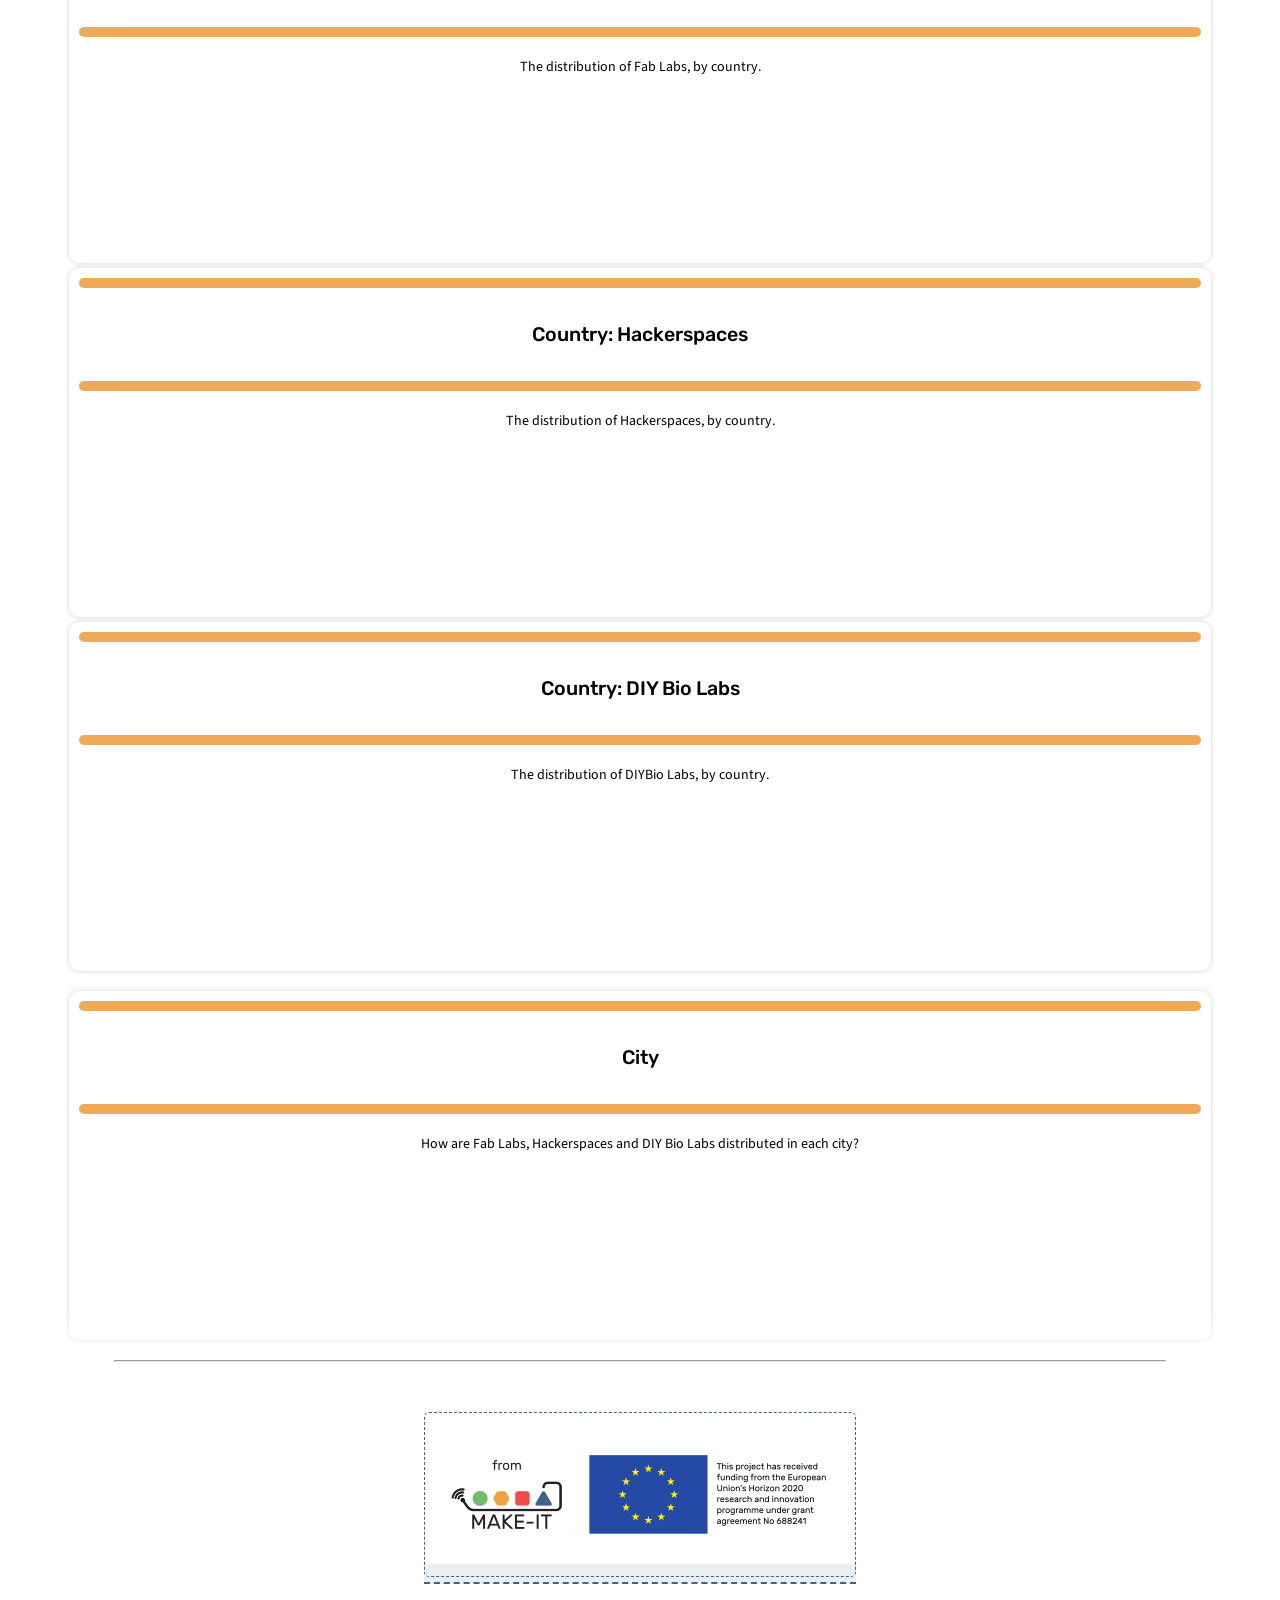
==== commit 98345cbb: "Fix responsiveness of header logo" ====
--- a/index.html
+++ b/index.html
@@ -10,13 +10,13 @@
         <link rel="icon" href="favicon.ico">
         <title>MakerSpacesRadar</title>
         <!-- Bootstrap core CSS -->
-        <link href="https://maxcdn.bootstrapcdn.com/bootstrap/3.3.7/css/bootstrap.min.css" rel="stylesheet">
+        <link href="node_modules/bootstrap/dist/css/bootstrap.min.css" rel="stylesheet">
         <!-- Custom styles for this template -->
         <link rel="stylesheet" href="homepage.css">
         <!-- HTML5 shim and Respond.js for IE8 support of HTML5 elements and media queries -->
         <!--[if lt IE 9]> <script src="https://oss.maxcdn.com/html5shiv/3.7.3/html5shiv.min.js"></script> <script src="https://oss.maxcdn.com/respond/1.4.2/respond.min.js"></script> <![endif]-->
         <!-- Other NPM modules -->
-        <link rel="stylesheet" href="https://cdnjs.cloudflare.com/ajax/libs/font-awesome/4.7.0/css/font-awesome.min.css">
+        <link href="node_modules/font-awesome/css/font-awesome.css"/>
     </head>
     <body>
         <!-- Navbar Menu -->
@@ -28,7 +28,7 @@
                         <span>Menu</span>
                     </button>
                     <span>
-                        <a class="navbar-brand" href="#" title="MakerSpacesRadar" rel="home" id="navbarBrand"><img src="img/makerspacesradar_logo_20.png"/></a>
+                        <a class="navbar-brand" href="#" title="MakerSpacesRadar" rel="home" id="navbarBrand"><img src="img/makerspacesradar_logo_100.png"/></a>
                     </span>
                 </div>
                 <div id="navbar" class="collapse navbar-collapse">
@@ -135,7 +135,7 @@
                     <div class="rounded-separator-h1-top"></div>
                     <h1>
                         <i class="fa fa-globe" aria-hidden="true"></i>
-                        Continent
+                        Country: Fab Labs
                     </h1>
                     <div class="rounded-separator-h1-bottom"></div>
                     <p>
@@ -151,7 +151,7 @@
                     <div class="rounded-separator-h1-top"></div>
                     <h1>
                         <i class="fa fa-globe" aria-hidden="true"></i>
-                        Country
+                        Country: Hackerspaces
                     </h1>
                     <div class="rounded-separator-h1-bottom"></div>
                     <p>
@@ -167,7 +167,7 @@
                     <div class="rounded-separator-h1-top"></div>
                     <h1>
                         <i class="fa fa-globe" aria-hidden="true"></i>
-                        Country
+                        Country: DIY Bio Labs
                     </h1>
                     <div class="rounded-separator-h1-bottom"></div>
                     <p>
@@ -213,7 +213,7 @@
 </footer>
 <!-- Bootstrap core JavaScript ================================================== -->
 <!-- Placed at the end of the document so the pages load faster -->
-<script src="https://code.jquery.com/jquery-3.2.1.min.js" integrity="sha256-hwg4gsxgFZhOsEEamdOYGBf13FyQuiTwlAQgxVSNgt4=" crossorigin="anonymous"></script>
-<script src="https://maxcdn.bootstrapcdn.com/bootstrap/3.3.7/js/bootstrap.min.js"></script>
+<script src="node_modules/jquery/dist/jquery.min.js"></script>
+<script src="node_modules/bootstrap/dist/js/bootstrap.min.js"></script>
 </body>
 </html>
--- a/homepage.css
+++ b/homepage.css
@@ -4,6 +4,9 @@
 @import url('https://fonts.googleapis.com/css?family=Source+Sans+Pro:300,400,400i,600,700');
 /*For the visualisations (svg)*/
 @import url('https://fonts.googleapis.com/css?family=Fira+Sans:300,400,500');
+/*For Font Awesome*/
+@import 'node_modules/font-awesome/css/font-awesome.css';
+
 
 html
 {
@@ -772,6 +775,17 @@
     min-height: 1000px;
 } */
 
+.navbar-brand {
+  padding: 0px;
+}
+.navbar-brand>img {
+  height: 100%;
+  max-height: 178px;
+  padding: 5px;
+  width: auto;
+  border: none;
+  background-color: none;
+}
 
 /* Large devices (large desktops, 1200px and up) */
 @media (min-width: 1920px) {
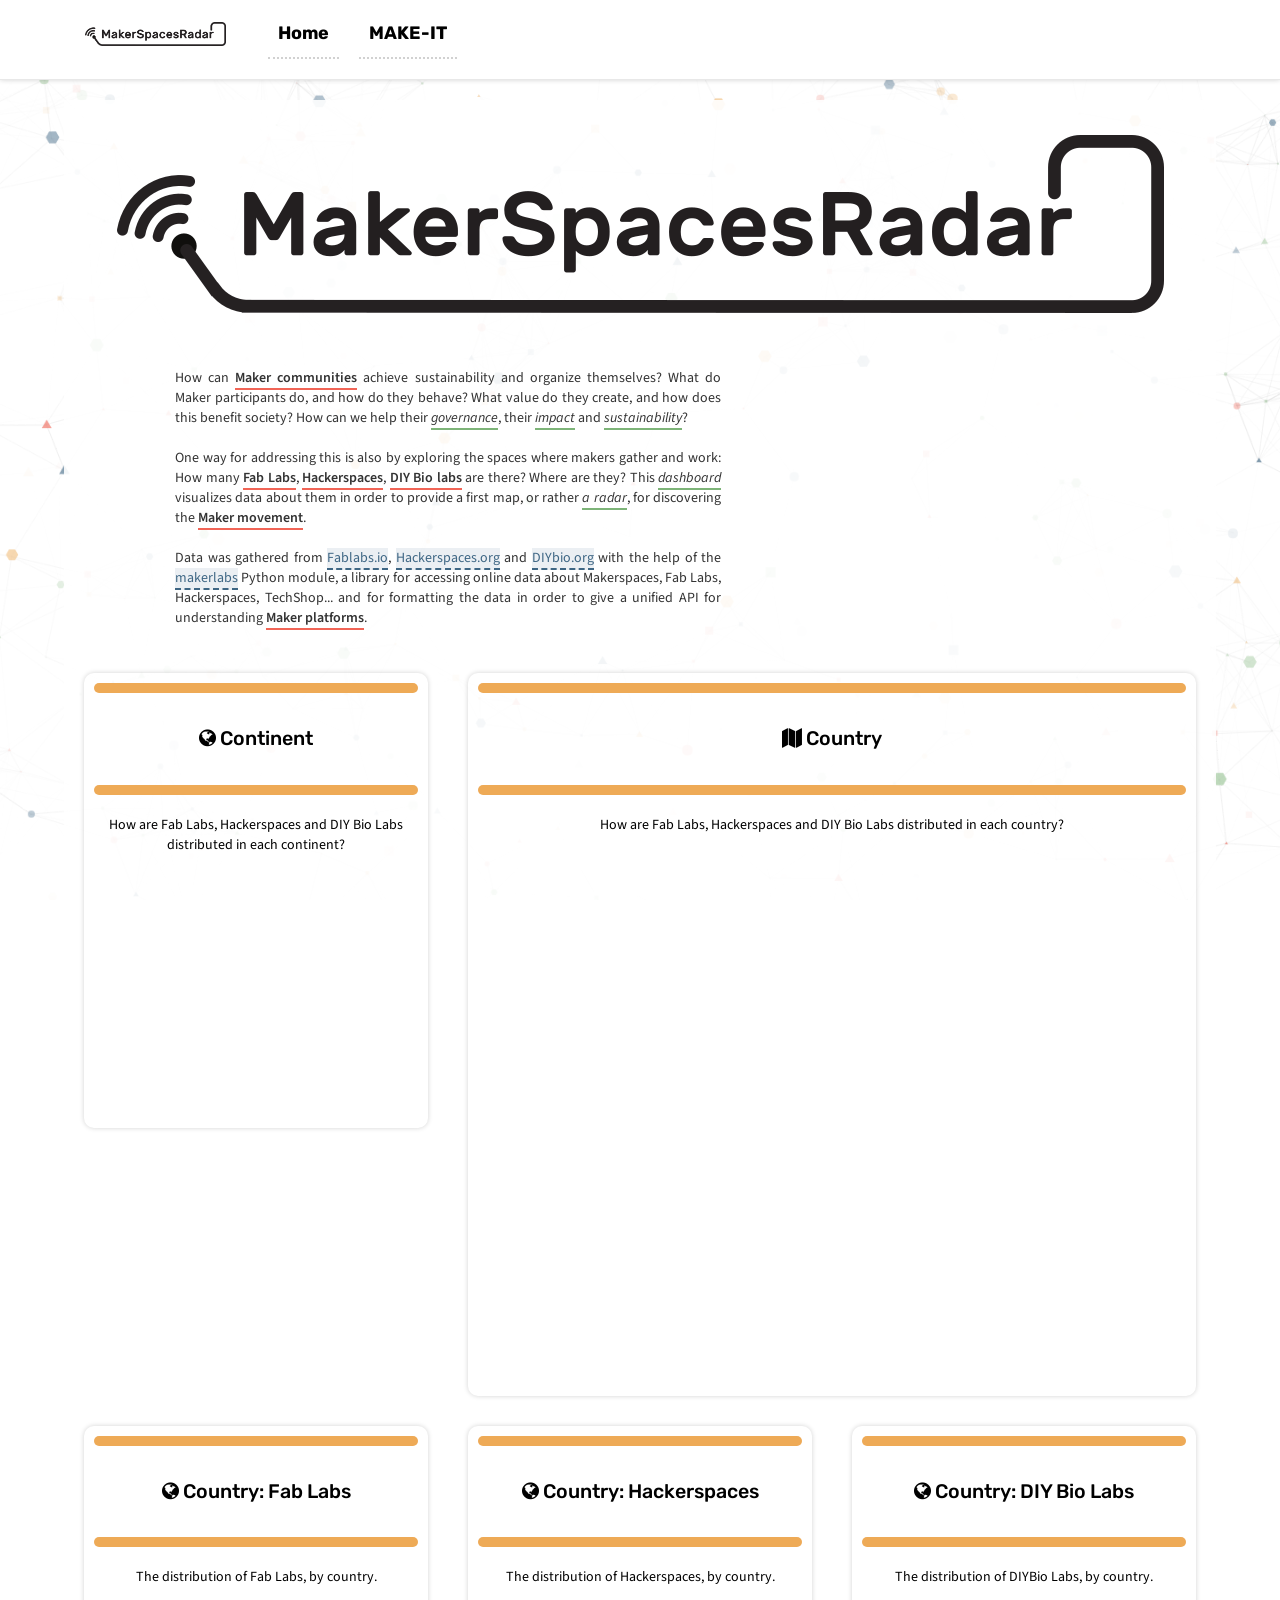
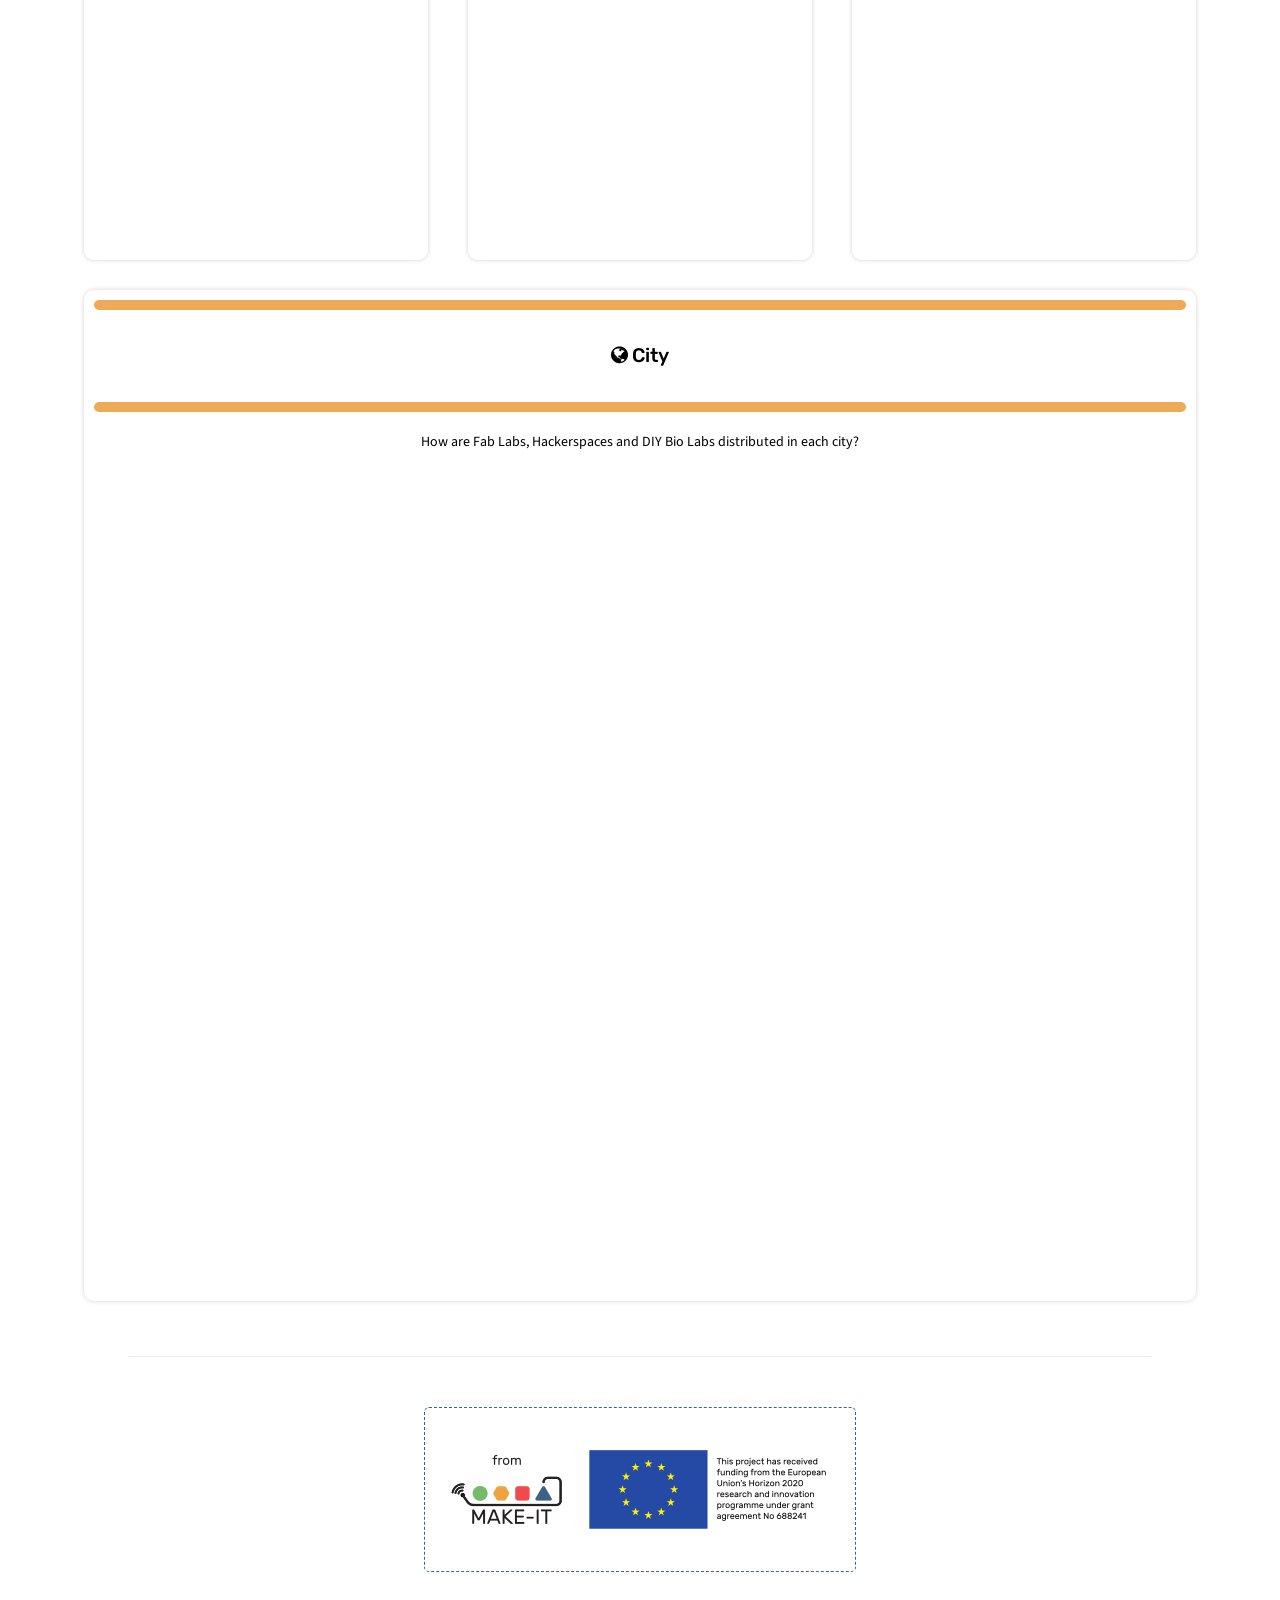
==== commit f3acbc2a: "Merge branch 'master' of https://github.com/fablabbcn/MakerSpacesRadar" ====
--- a/index.html
+++ b/index.html
@@ -10,13 +10,13 @@
         <link rel="icon" href="favicon.ico">
         <title>MakerSpacesRadar</title>
         <!-- Bootstrap core CSS -->
-        <link href="node_modules/bootstrap/dist/css/bootstrap.min.css" rel="stylesheet">
+        <link href="https://maxcdn.bootstrapcdn.com/bootstrap/3.3.7/css/bootstrap.min.css" rel="stylesheet">
         <!-- Custom styles for this template -->
         <link rel="stylesheet" href="homepage.css">
         <!-- HTML5 shim and Respond.js for IE8 support of HTML5 elements and media queries -->
         <!--[if lt IE 9]> <script src="https://oss.maxcdn.com/html5shiv/3.7.3/html5shiv.min.js"></script> <script src="https://oss.maxcdn.com/respond/1.4.2/respond.min.js"></script> <![endif]-->
         <!-- Other NPM modules -->
-        <link href="node_modules/font-awesome/css/font-awesome.css"/>
+        <link rel="stylesheet" href="https://cdnjs.cloudflare.com/ajax/libs/font-awesome/4.7.0/css/font-awesome.min.css">
     </head>
     <body>
         <!-- Navbar Menu -->
@@ -213,7 +213,7 @@
 </footer>
 <!-- Bootstrap core JavaScript ================================================== -->
 <!-- Placed at the end of the document so the pages load faster -->
-<script src="node_modules/jquery/dist/jquery.min.js"></script>
-<script src="node_modules/bootstrap/dist/js/bootstrap.min.js"></script>
+<script src="https://code.jquery.com/jquery-3.2.1.min.js" integrity="sha256-hwg4gsxgFZhOsEEamdOYGBf13FyQuiTwlAQgxVSNgt4=" crossorigin="anonymous"></script>
+<script src="https://maxcdn.bootstrapcdn.com/bootstrap/3.3.7/js/bootstrap.min.js"></script>
 </body>
 </html>
--- a/homepage.css
+++ b/homepage.css
@@ -4,9 +4,6 @@
 @import url('https://fonts.googleapis.com/css?family=Source+Sans+Pro:300,400,400i,600,700');
 /*For the visualisations (svg)*/
 @import url('https://fonts.googleapis.com/css?family=Fira+Sans:300,400,500');
-/*For Font Awesome*/
-@import 'node_modules/font-awesome/css/font-awesome.css';
-
 
 html
 {
